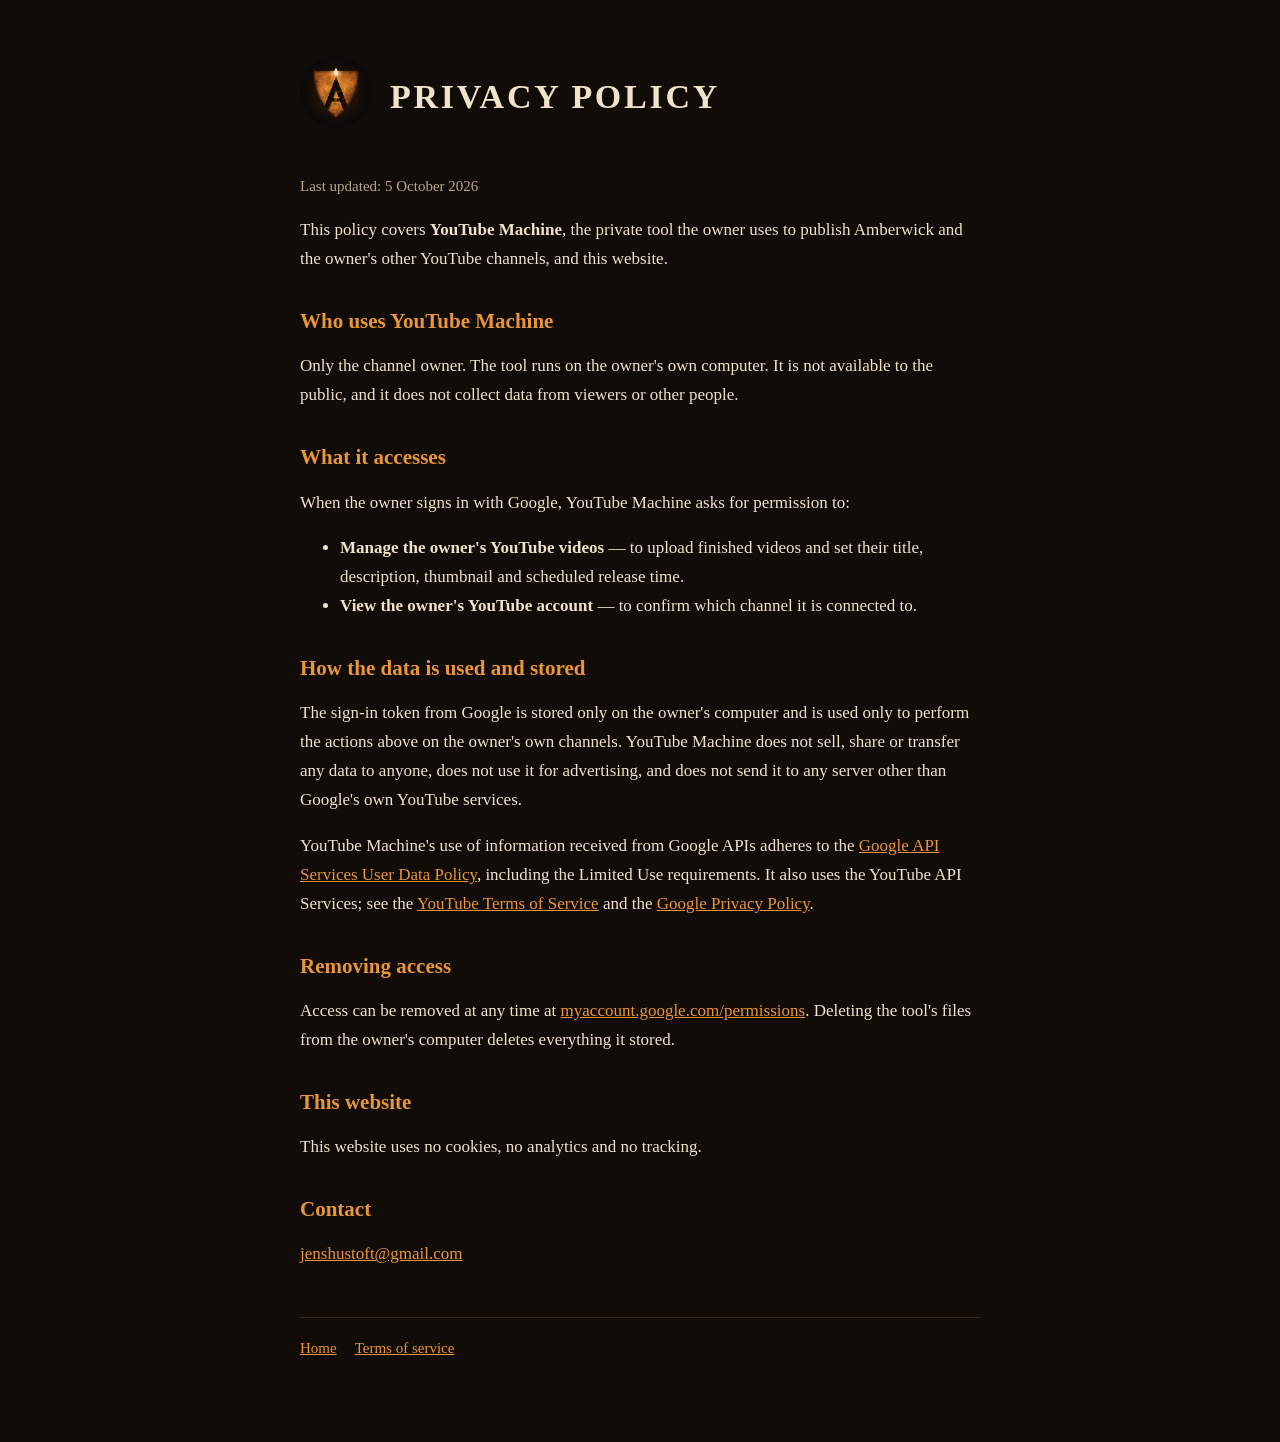
==== privacy.html @ 120872e2 "Amberwick website: home, privacy policy, terms Co-Authored-By: Claude Opus 5.5 <noreply@anthropic.co" ====
<!doctype html>
<html lang="en">
<head>
<meta charset="utf-8">
<meta name="viewport" content="width=device-width, initial-scale=1">
<title>Privacy policy · Amberwick</title>
<link rel="icon" href="logo.png">
<link rel="stylesheet" href="style.css">
</head>
<body>
<main>
  <header><a href="index.html"><img src="logo.png" alt="Amberwick shield"></a><h1>PRIVACY POLICY</h1></header>
  <p class="dim">Last updated: 5 October 2026</p>

  <p>This policy covers <strong>YouTube Machine</strong>, the private tool the owner uses to publish Amberwick and the owner's other YouTube channels, and this website.</p>

  <h2>Who uses YouTube Machine</h2>
  <p>Only the channel owner. The tool runs on the owner's own computer. It is not available to the public, and it does not collect data from viewers or other people.</p>

  <h2>What it accesses</h2>
  <p>When the owner signs in with Google, YouTube Machine asks for permission to:</p>
  <ul>
    <li><strong>Manage the owner's YouTube videos</strong> — to upload finished videos and set their title, description, thumbnail and scheduled release time.</li>
    <li><strong>View the owner's YouTube account</strong> — to confirm which channel it is connected to.</li>
  </ul>

  <h2>How the data is used and stored</h2>
  <p>The sign-in token from Google is stored only on the owner's computer and is used only to perform the actions above on the owner's own channels. YouTube Machine does not sell, share or transfer any data to anyone, does not use it for advertising, and does not send it to any server other than Google's own YouTube services.</p>
  <p>YouTube Machine's use of information received from Google APIs adheres to the <a href="https://developers.google.com/terms/api-services-user-data-policy">Google API Services User Data Policy</a>, including the Limited Use requirements. It also uses the YouTube API Services; see the <a href="https://www.youtube.com/t/terms">YouTube Terms of Service</a> and the <a href="https://policies.google.com/privacy">Google Privacy Policy</a>.</p>

  <h2>Removing access</h2>
  <p>Access can be removed at any time at <a href="https://myaccount.google.com/permissions">myaccount.google.com/permissions</a>. Deleting the tool's files from the owner's computer deletes everything it stored.</p>

  <h2>This website</h2>
  <p>This website uses no cookies, no analytics and no tracking.</p>

  <h2>Contact</h2>
  <p><a href="mailto:jenshustoft@gmail.com">jenshustoft@gmail.com</a></p>

  <nav><a href="index.html">Home</a><a href="terms.html">Terms of service</a></nav>
</main>
</body>
</html>
---- style.css ----
:root { --bg: #120c08; --ink: #efe3cc; --dim: #b9a68a; --amber: #e8963a; }
* { box-sizing: border-box; }
body { margin: 0; background: var(--bg); color: var(--ink); font: 17px/1.7 Georgia, "Times New Roman", serif; }
main { max-width: 720px; margin: 0 auto; padding: 56px 20px 80px; }
header { display: flex; align-items: center; gap: 18px; margin-bottom: 36px; }
header img { width: 72px; height: 72px; border-radius: 50%; }
header a { color: var(--ink); text-decoration: none; }
h1 { font: 600 34px/1.2 Georgia, serif; letter-spacing: .08em; margin: 0; }
h2 { font: 600 21px/1.3 Georgia, serif; color: var(--amber); margin: 34px 0 8px; }
p, li { color: var(--ink); }
.dim { color: var(--dim); font-size: 15px; }
a { color: var(--amber); }
nav { margin-top: 48px; padding-top: 18px; border-top: 1px solid #3a2a1c; font-size: 15px; }
nav a { margin-right: 18px; }
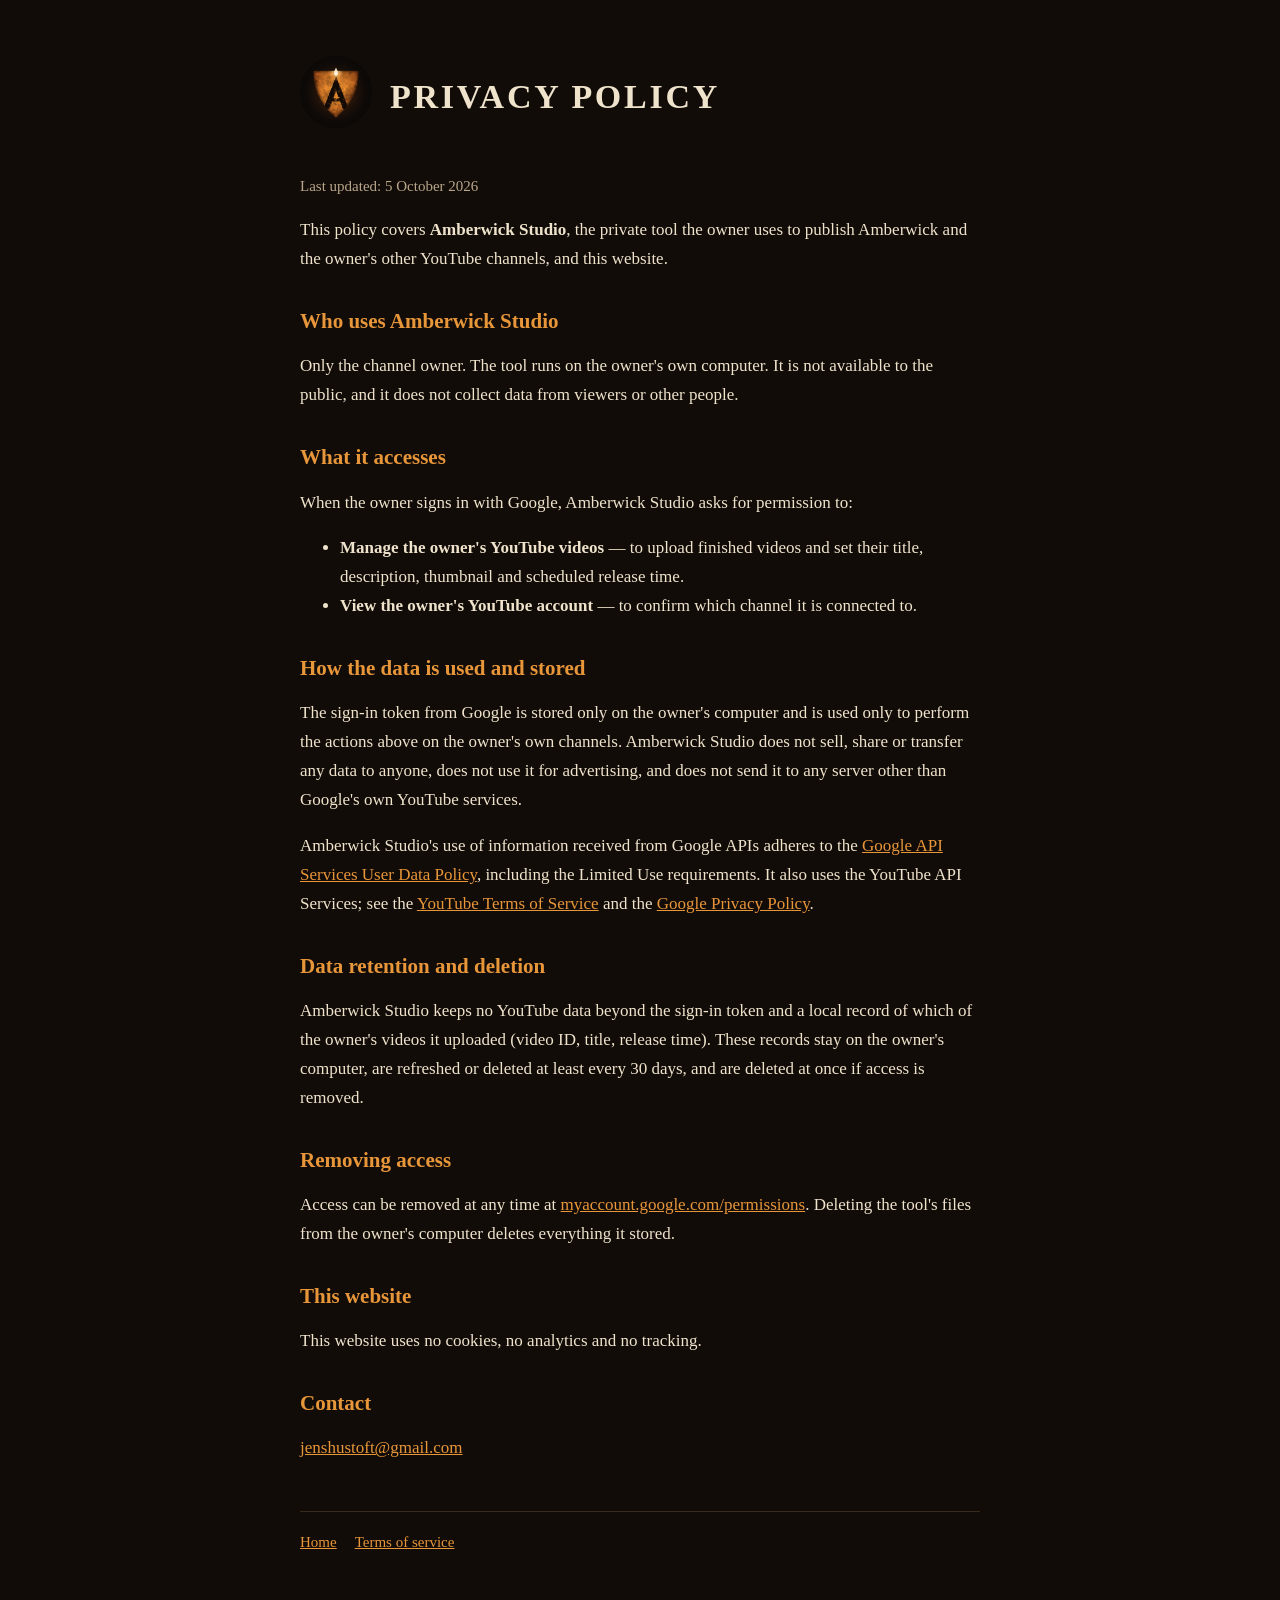
==== commit de075817: "Rename the tool to Amberwick Studio (no 'YouTube' in an API client name); YouTube API Services state" ====
--- a/privacy.html
+++ b/privacy.html
@@ -12,21 +12,24 @@
   <header><a href="index.html"><img src="logo.png" alt="Amberwick shield"></a><h1>PRIVACY POLICY</h1></header>
   <p class="dim">Last updated: 5 October 2026</p>
 
-  <p>This policy covers <strong>YouTube Machine</strong>, the private tool the owner uses to publish Amberwick and the owner's other YouTube channels, and this website.</p>
+  <p>This policy covers <strong>Amberwick Studio</strong>, the private tool the owner uses to publish Amberwick and the owner's other YouTube channels, and this website.</p>
 
-  <h2>Who uses YouTube Machine</h2>
+  <h2>Who uses Amberwick Studio</h2>
   <p>Only the channel owner. The tool runs on the owner's own computer. It is not available to the public, and it does not collect data from viewers or other people.</p>
 
   <h2>What it accesses</h2>
-  <p>When the owner signs in with Google, YouTube Machine asks for permission to:</p>
+  <p>When the owner signs in with Google, Amberwick Studio asks for permission to:</p>
   <ul>
     <li><strong>Manage the owner's YouTube videos</strong> — to upload finished videos and set their title, description, thumbnail and scheduled release time.</li>
     <li><strong>View the owner's YouTube account</strong> — to confirm which channel it is connected to.</li>
   </ul>
 
   <h2>How the data is used and stored</h2>
-  <p>The sign-in token from Google is stored only on the owner's computer and is used only to perform the actions above on the owner's own channels. YouTube Machine does not sell, share or transfer any data to anyone, does not use it for advertising, and does not send it to any server other than Google's own YouTube services.</p>
-  <p>YouTube Machine's use of information received from Google APIs adheres to the <a href="https://developers.google.com/terms/api-services-user-data-policy">Google API Services User Data Policy</a>, including the Limited Use requirements. It also uses the YouTube API Services; see the <a href="https://www.youtube.com/t/terms">YouTube Terms of Service</a> and the <a href="https://policies.google.com/privacy">Google Privacy Policy</a>.</p>
+  <p>The sign-in token from Google is stored only on the owner's computer and is used only to perform the actions above on the owner's own channels. Amberwick Studio does not sell, share or transfer any data to anyone, does not use it for advertising, and does not send it to any server other than Google's own YouTube services.</p>
+  <p>Amberwick Studio's use of information received from Google APIs adheres to the <a href="https://developers.google.com/terms/api-services-user-data-policy">Google API Services User Data Policy</a>, including the Limited Use requirements. It also uses the YouTube API Services; see the <a href="https://www.youtube.com/t/terms">YouTube Terms of Service</a> and the <a href="https://policies.google.com/privacy">Google Privacy Policy</a>.</p>
+
+  <h2>Data retention and deletion</h2>
+  <p>Amberwick Studio keeps no YouTube data beyond the sign-in token and a local record of which of the owner's videos it uploaded (video ID, title, release time). These records stay on the owner's computer, are refreshed or deleted at least every 30 days, and are deleted at once if access is removed.</p>
 
   <h2>Removing access</h2>
   <p>Access can be removed at any time at <a href="https://myaccount.google.com/permissions">myaccount.google.com/permissions</a>. Deleting the tool's files from the owner's computer deletes everything it stored.</p>
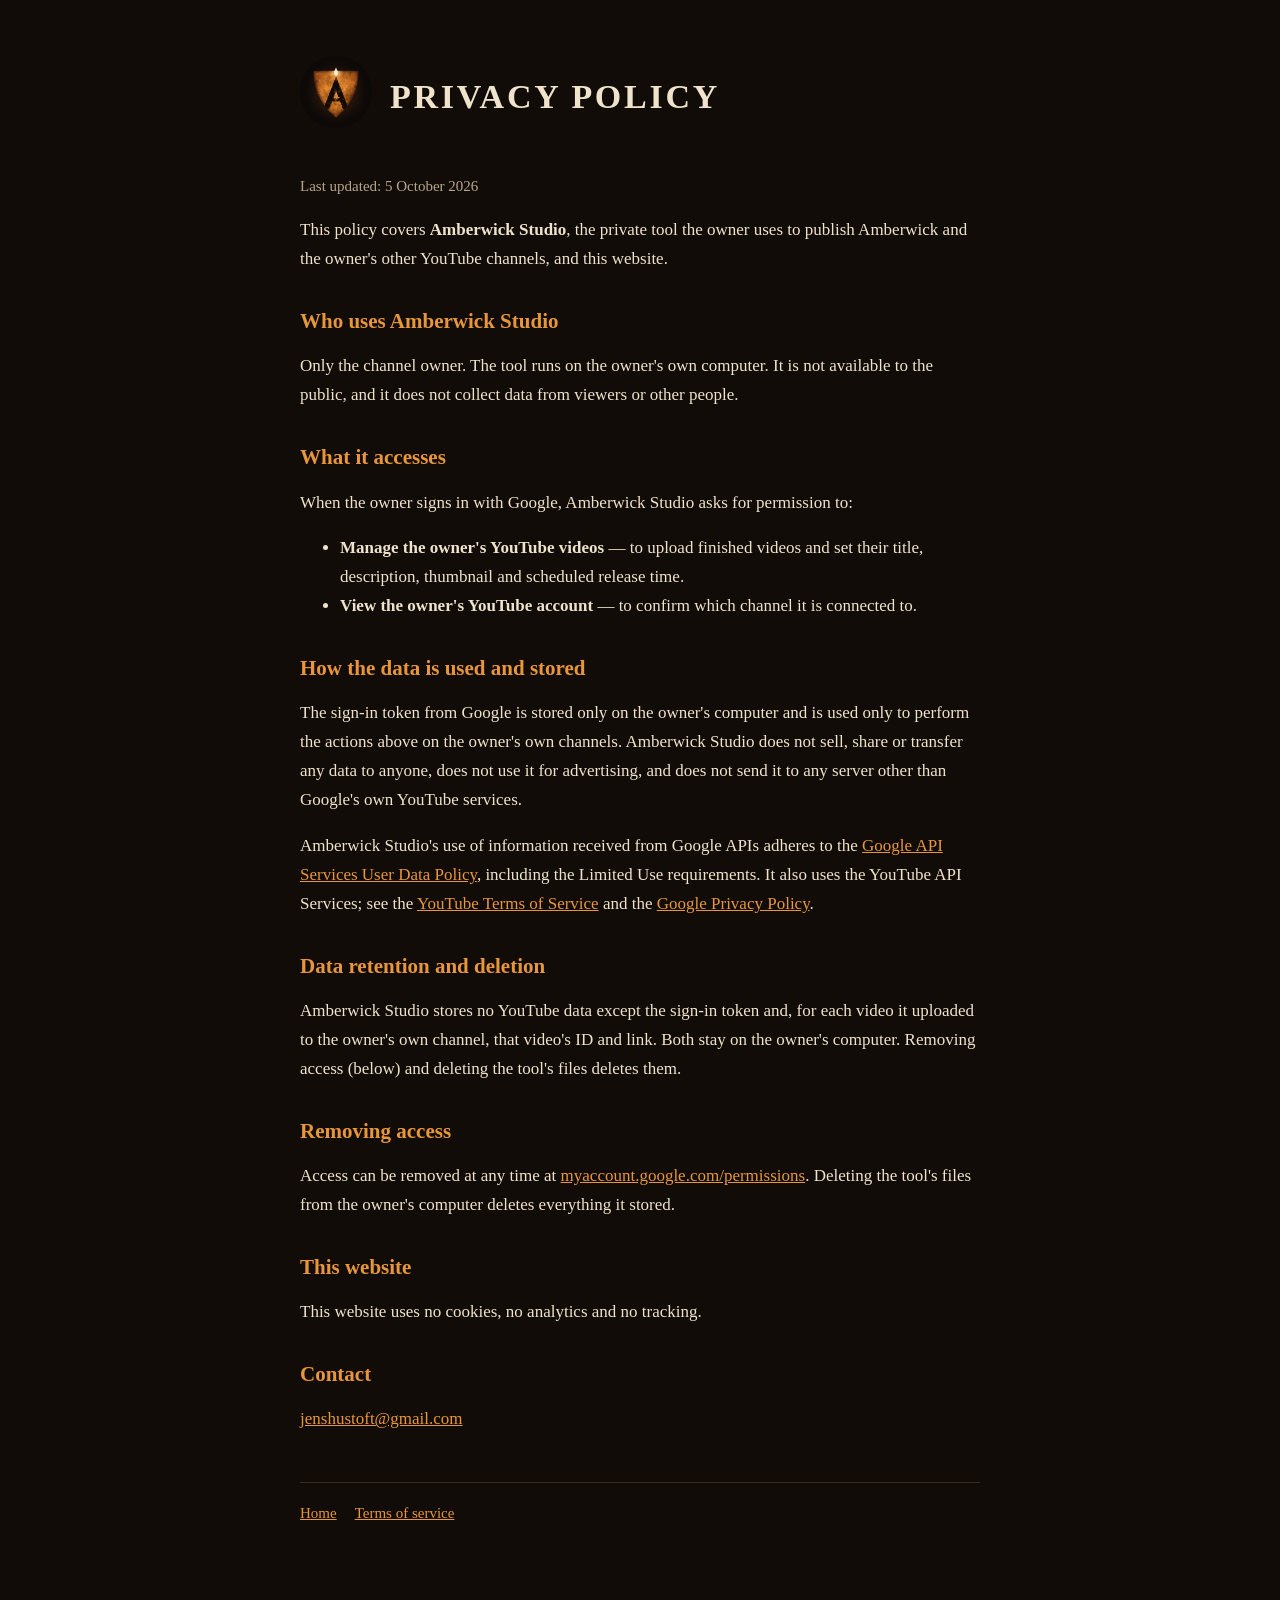
==== commit 2919756e: "Privacy policy: exactly what is stored Co-Authored-By: Claude Opus 5.5 <noreply@anthropic.com>" ====
--- a/privacy.html
+++ b/privacy.html
@@ -29,7 +29,7 @@
   <p>Amberwick Studio's use of information received from Google APIs adheres to the <a href="https://developers.google.com/terms/api-services-user-data-policy">Google API Services User Data Policy</a>, including the Limited Use requirements. It also uses the YouTube API Services; see the <a href="https://www.youtube.com/t/terms">YouTube Terms of Service</a> and the <a href="https://policies.google.com/privacy">Google Privacy Policy</a>.</p>
 
   <h2>Data retention and deletion</h2>
-  <p>Amberwick Studio keeps no YouTube data beyond the sign-in token and a local record of which of the owner's videos it uploaded (video ID, title, release time). These records stay on the owner's computer, are refreshed or deleted at least every 30 days, and are deleted at once if access is removed.</p>
+  <p>Amberwick Studio stores no YouTube data except the sign-in token and, for each video it uploaded to the owner's own channel, that video's ID and link. Both stay on the owner's computer. Removing access (below) and deleting the tool's files deletes them.</p>
 
   <h2>Removing access</h2>
   <p>Access can be removed at any time at <a href="https://myaccount.google.com/permissions">myaccount.google.com/permissions</a>. Deleting the tool's files from the owner's computer deletes everything it stored.</p>
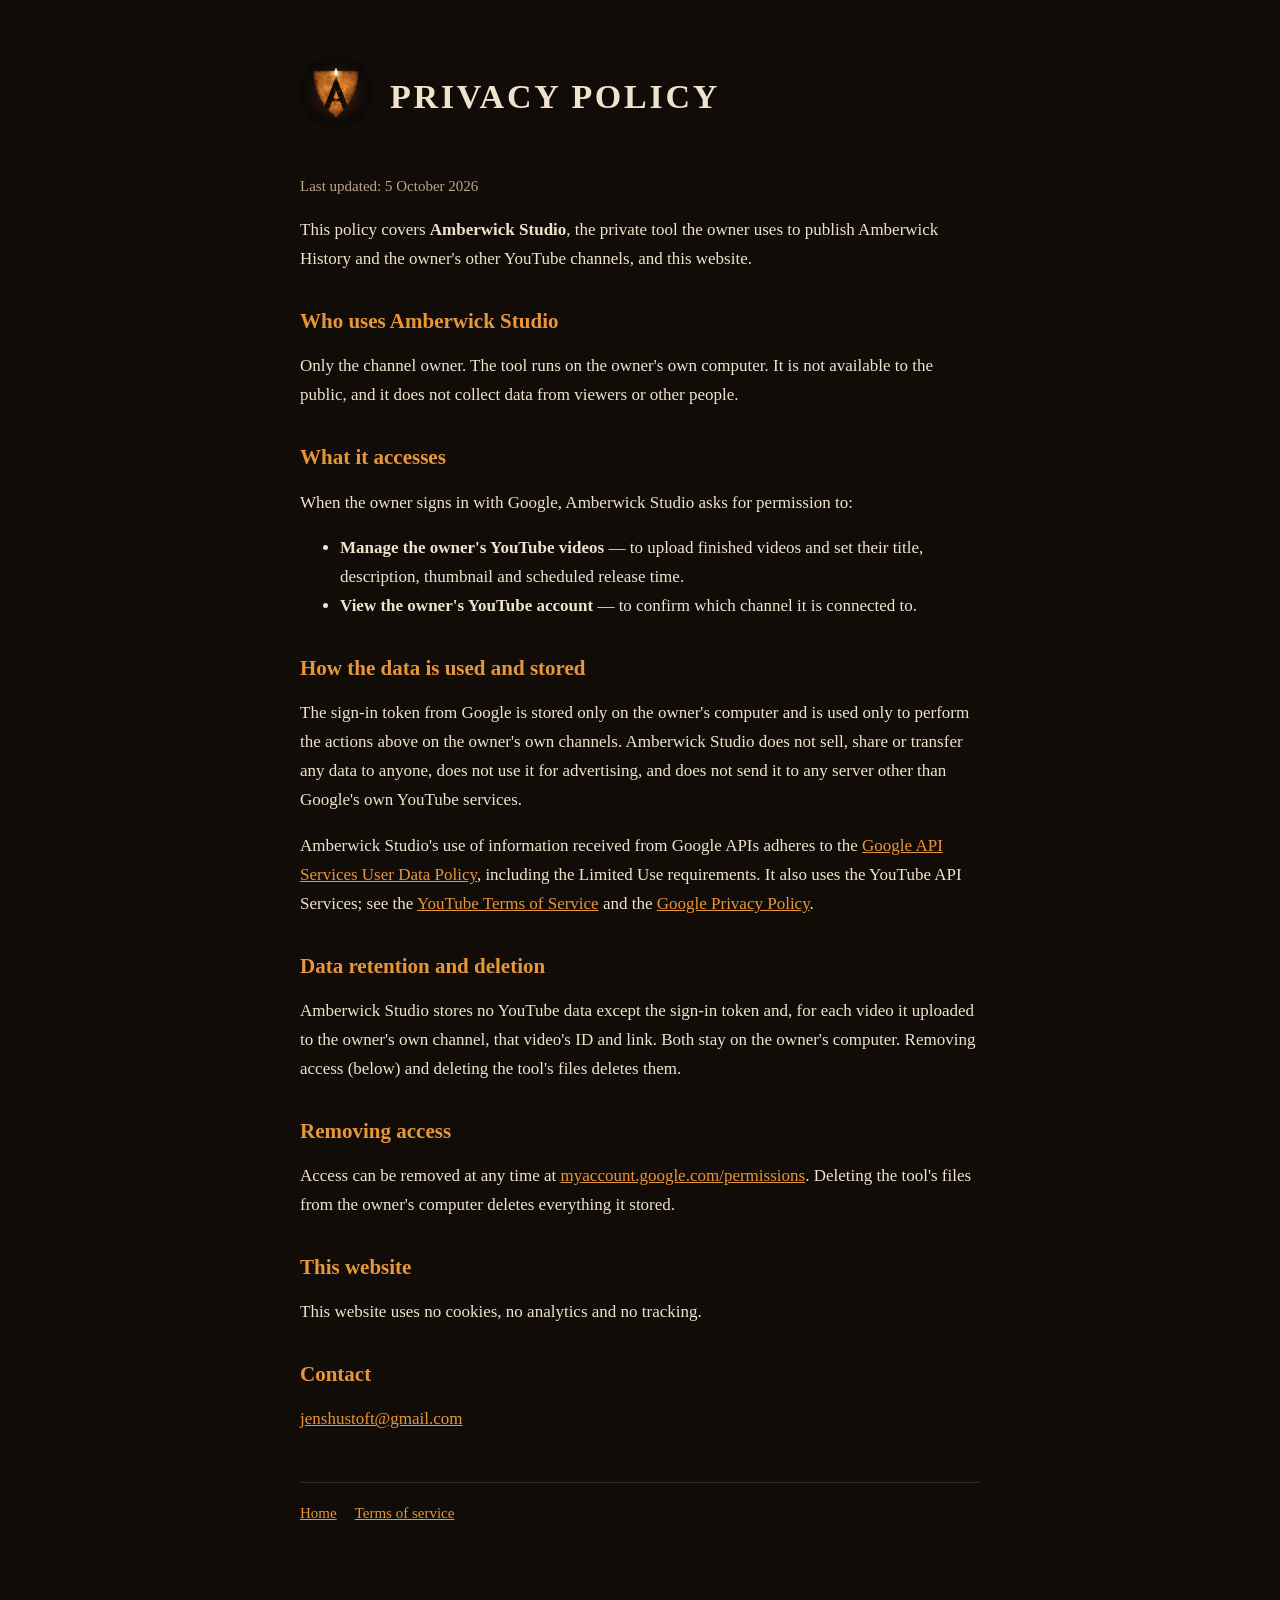
==== commit 2159951f: "Rename the channel to Amberwick History Co-Authored-By: Claude Opus 5.5 <noreply@anthropic.com>" ====
--- a/privacy.html
+++ b/privacy.html
@@ -3,7 +3,7 @@
 <head>
 <meta charset="utf-8">
 <meta name="viewport" content="width=device-width, initial-scale=1">
-<title>Privacy policy · Amberwick</title>
+<title>Privacy policy · Amberwick History</title>
 <link rel="icon" href="logo.png">
 <link rel="stylesheet" href="style.css">
 </head>
@@ -12,7 +12,7 @@
   <header><a href="index.html"><img src="logo.png" alt="Amberwick shield"></a><h1>PRIVACY POLICY</h1></header>
   <p class="dim">Last updated: 5 October 2026</p>
 
-  <p>This policy covers <strong>Amberwick Studio</strong>, the private tool the owner uses to publish Amberwick and the owner's other YouTube channels, and this website.</p>
+  <p>This policy covers <strong>Amberwick Studio</strong>, the private tool the owner uses to publish Amberwick History and the owner's other YouTube channels, and this website.</p>
 
   <h2>Who uses Amberwick Studio</h2>
   <p>Only the channel owner. The tool runs on the owner's own computer. It is not available to the public, and it does not collect data from viewers or other people.</p>
